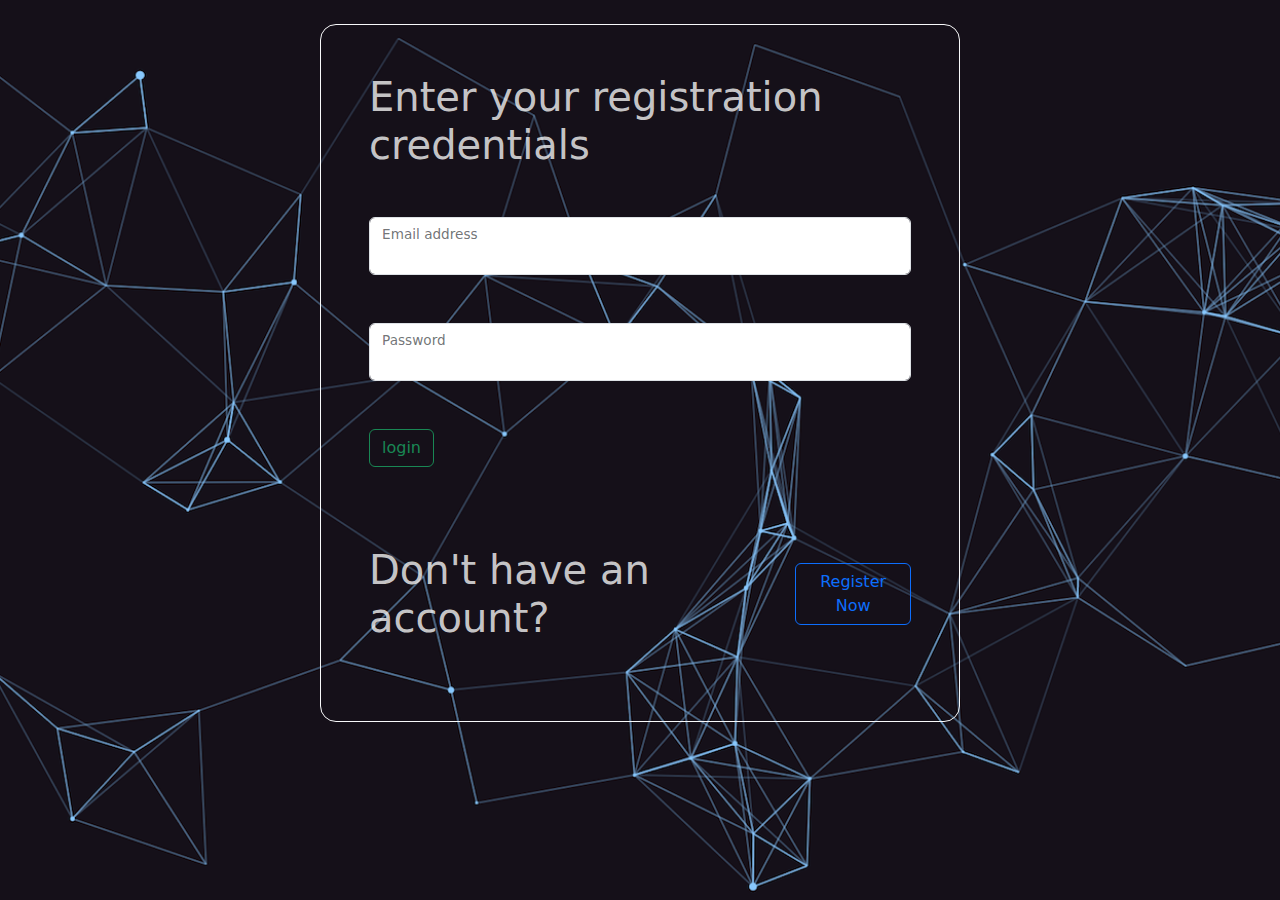
==== html/login.html @ e7a6ec4f "task" ====
<!DOCTYPE html>
<html lang="en">
<head>
    <meta charset="UTF-8">
    <meta name="viewport" content="width=device-width, initial-scale=1.0">
    <title>Smart Login System</title>
    <link rel="stylesheet" href="../css/bootstrap.min.css">
    <link rel="stylesheet" href="../css/main.css">
</head>
<body>
    <div class="w-50 mx-auto border my-4 px-5 rounded-4  border-1 border-light">
        <h1 class=" my-5">Enter your registration credentials</h1>
        <form action="
        ">
        <div class="form-floating mb-5">
            <input type="email" class="form-control" id="userEmail" >
            <label for="userEmail">Email address</label>
          </div>
          <div class="form-floating">
            <input type="password" class="form-control" id="userPass">
            <label for="userPassword">Password</label>
          </div>

          <div>
            <button id="login" type="button" class=" mt-5 btn btn-outline-success">login</button>
            
            <div class="inner my-5 d-flex align-items-center">
                <span class="display-6">Don't have an account?</span>
                <button id="signUp" type="button" class="btn  ms-4 btn-outline-primary my-5">Register Now</button>
            </div>

          </div>
    </form>
    <div id="successALert" class="alert d-none alert-success" role="alert">
        login successful ! Redirecting
      </div>
      <div id="dangerAlert" class="alert d-none alert-danger" role="alert">
      Invalid email or password. Please try again. 
      </div>

    </div>






    <script src="../js/login.js"></script>
    <script src="../js/bootstrap.bundle.min.js"></script>
</body>
</html>
---- css/main.css ----
.profile
{
display:grid;
place-items: center;
}
body{
    background-image:url(../image.png);
    background-position: center center;
    background-size: cover;
    background-attachment: fixed;
    color:rgba(255, 255, 255, 0.776) !important;
}
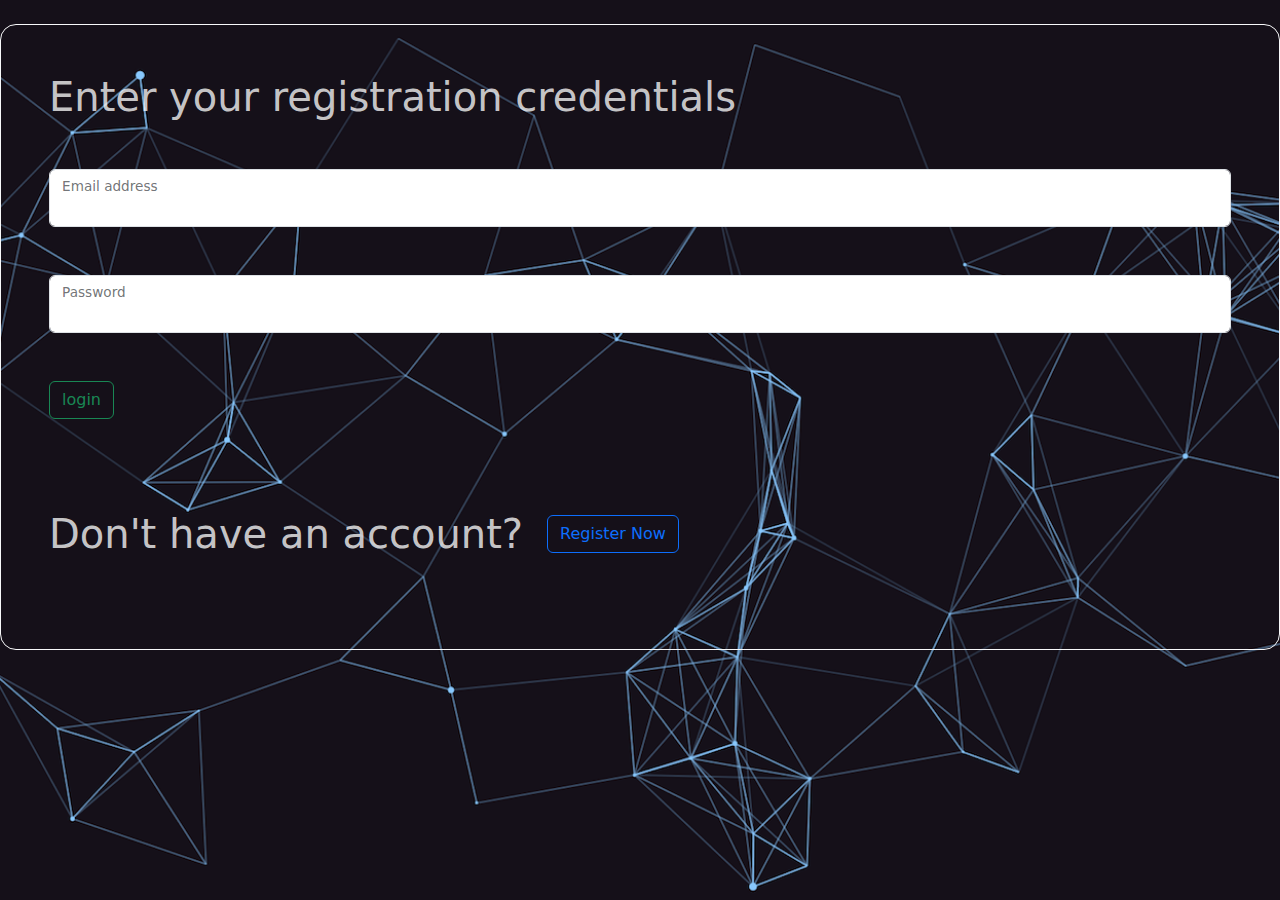
==== commit d45246d8: "final" ====
--- a/html/login.html
+++ b/html/login.html
@@ -8,7 +8,7 @@
     <link rel="stylesheet" href="../css/main.css">
 </head>
 <body>
-    <div class="w-50 mx-auto border my-4 px-5 rounded-4  border-1 border-light">
+    <div class="border my-4 px-5 rounded-4  border-1 border-light">
         <h1 class=" my-5">Enter your registration credentials</h1>
         <form action="
         ">
